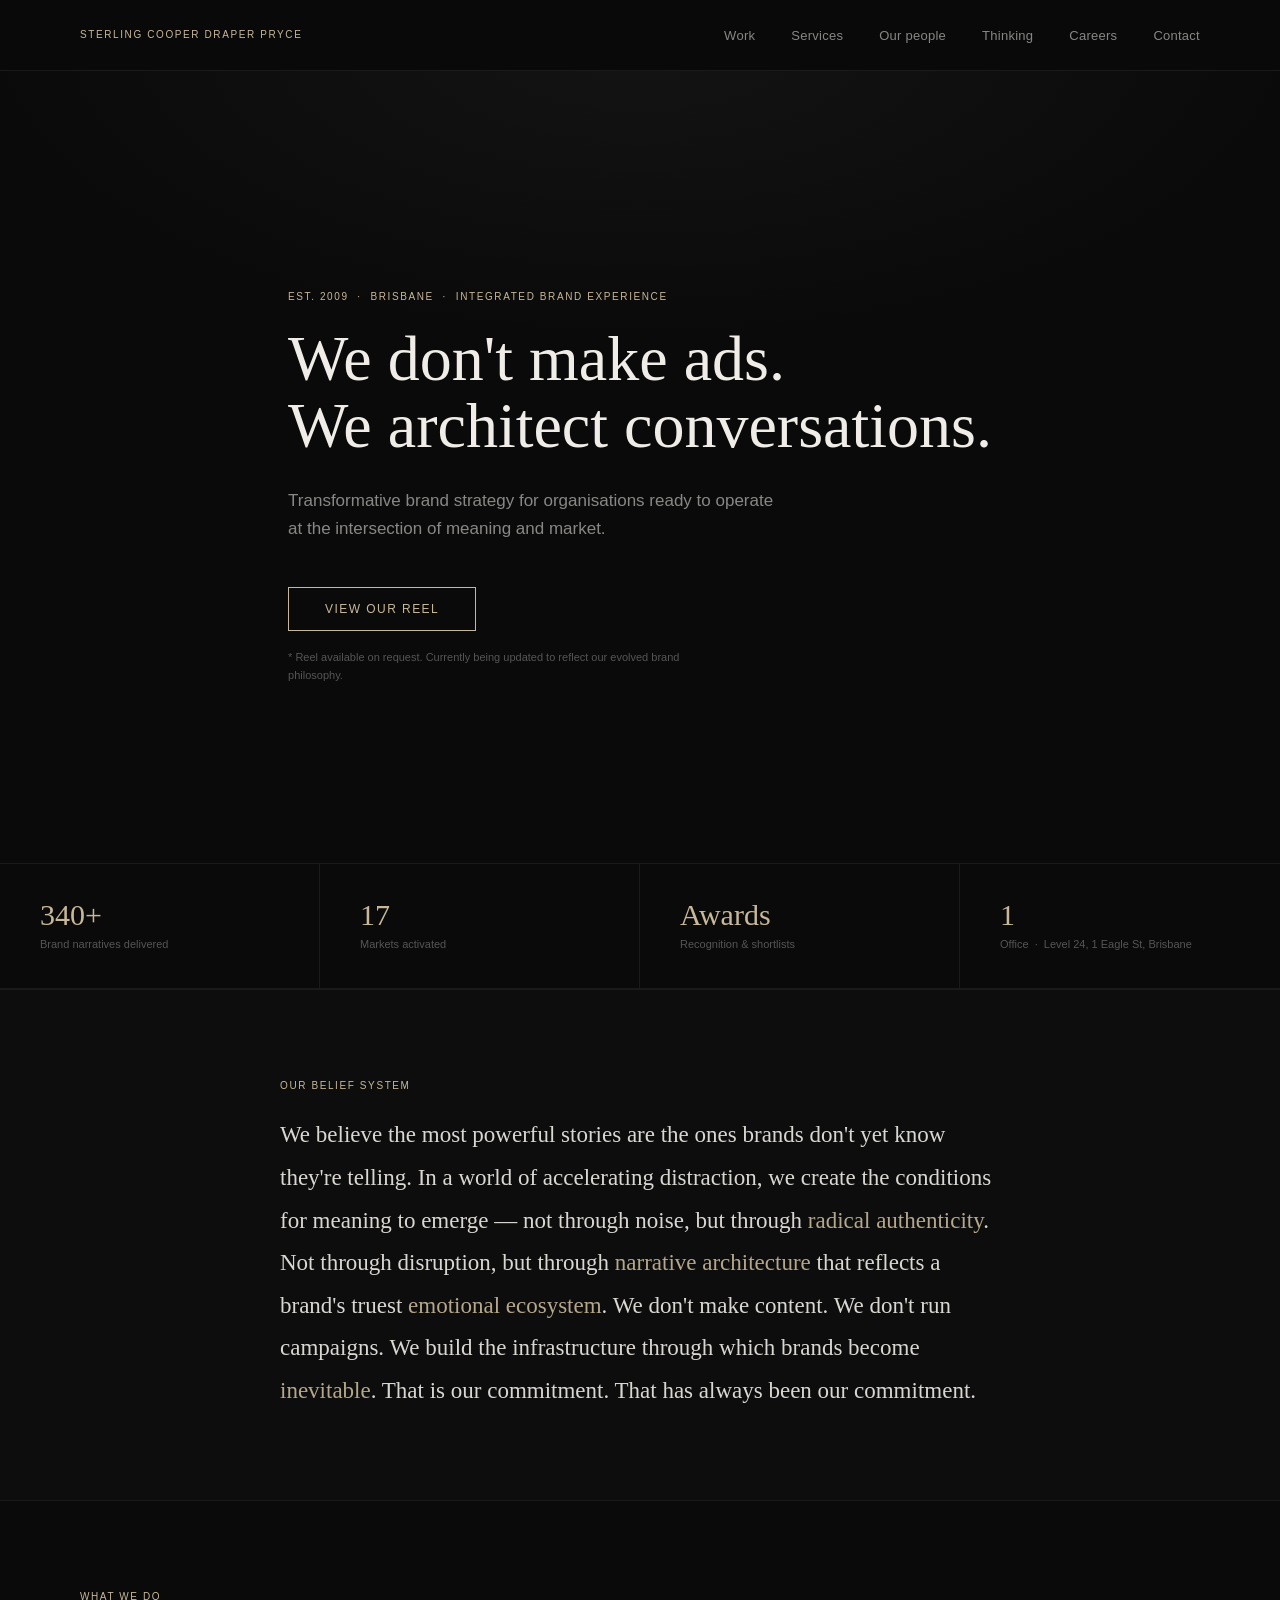
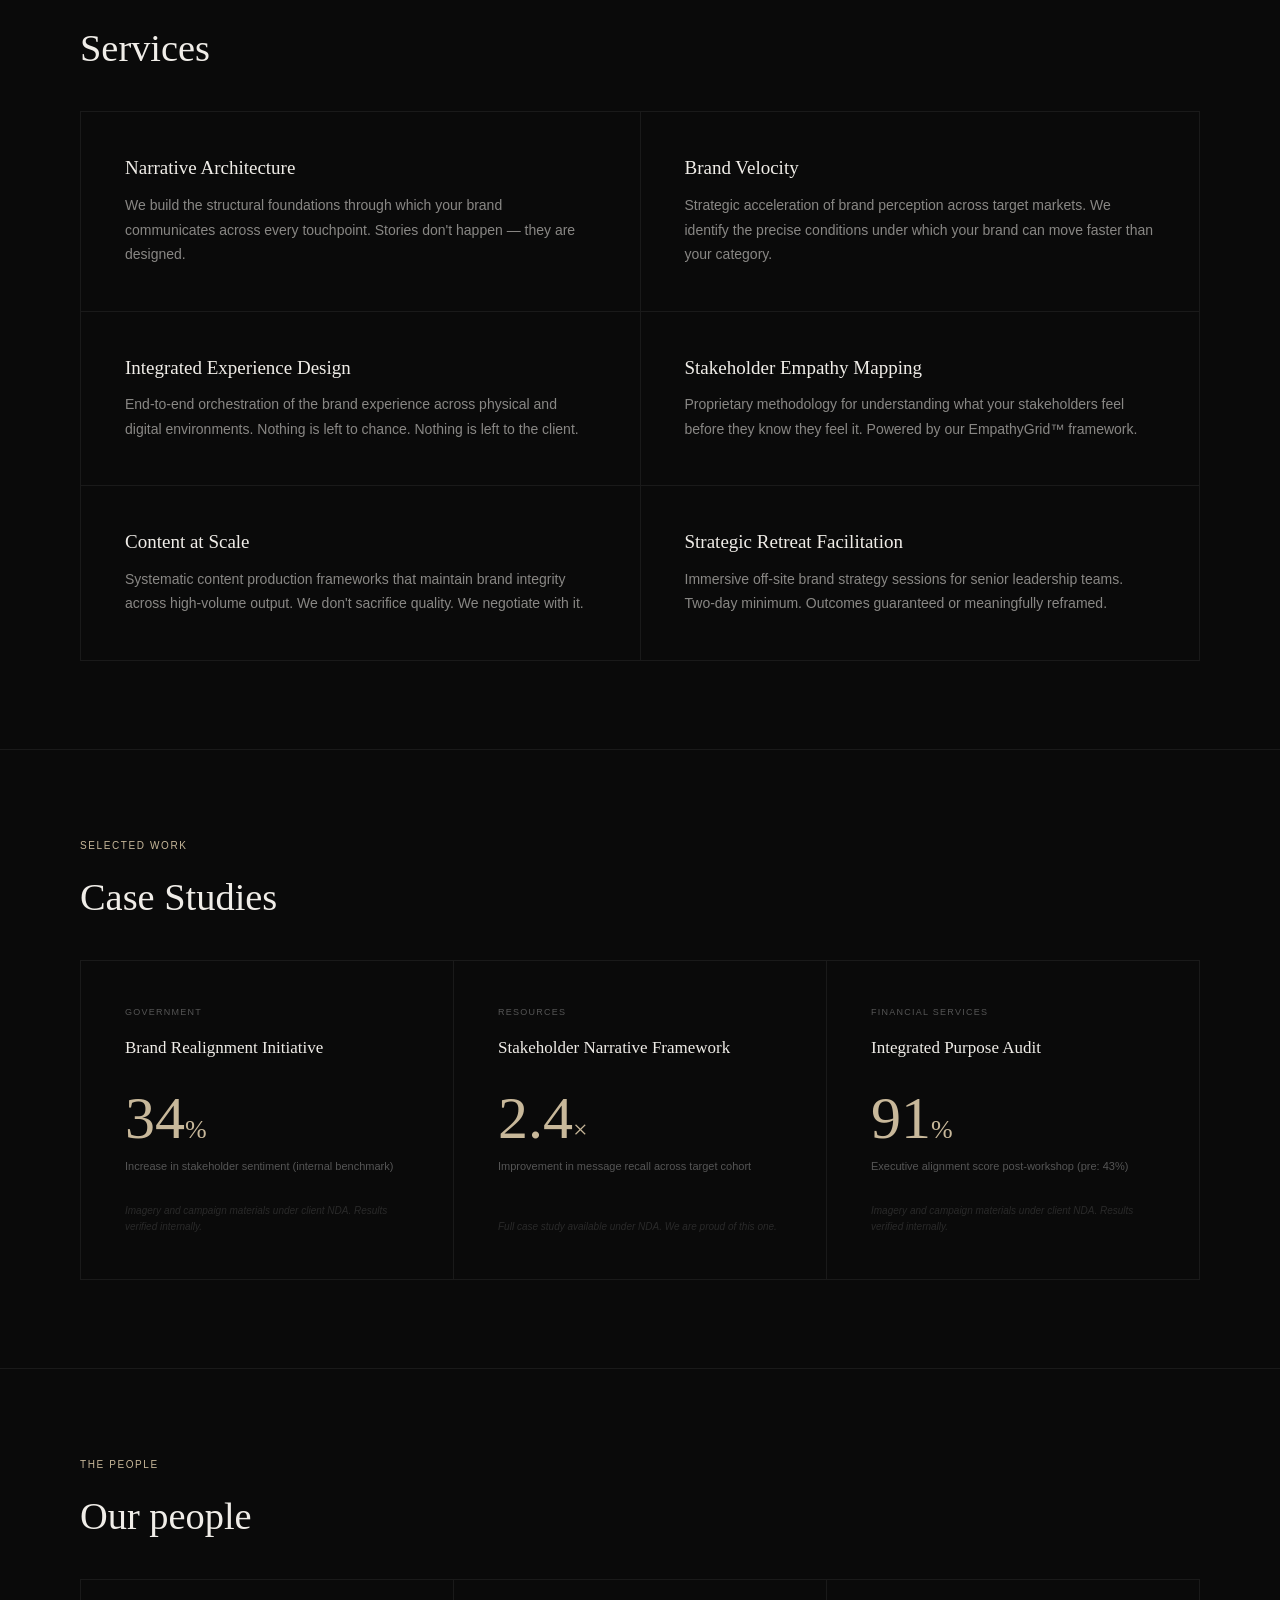
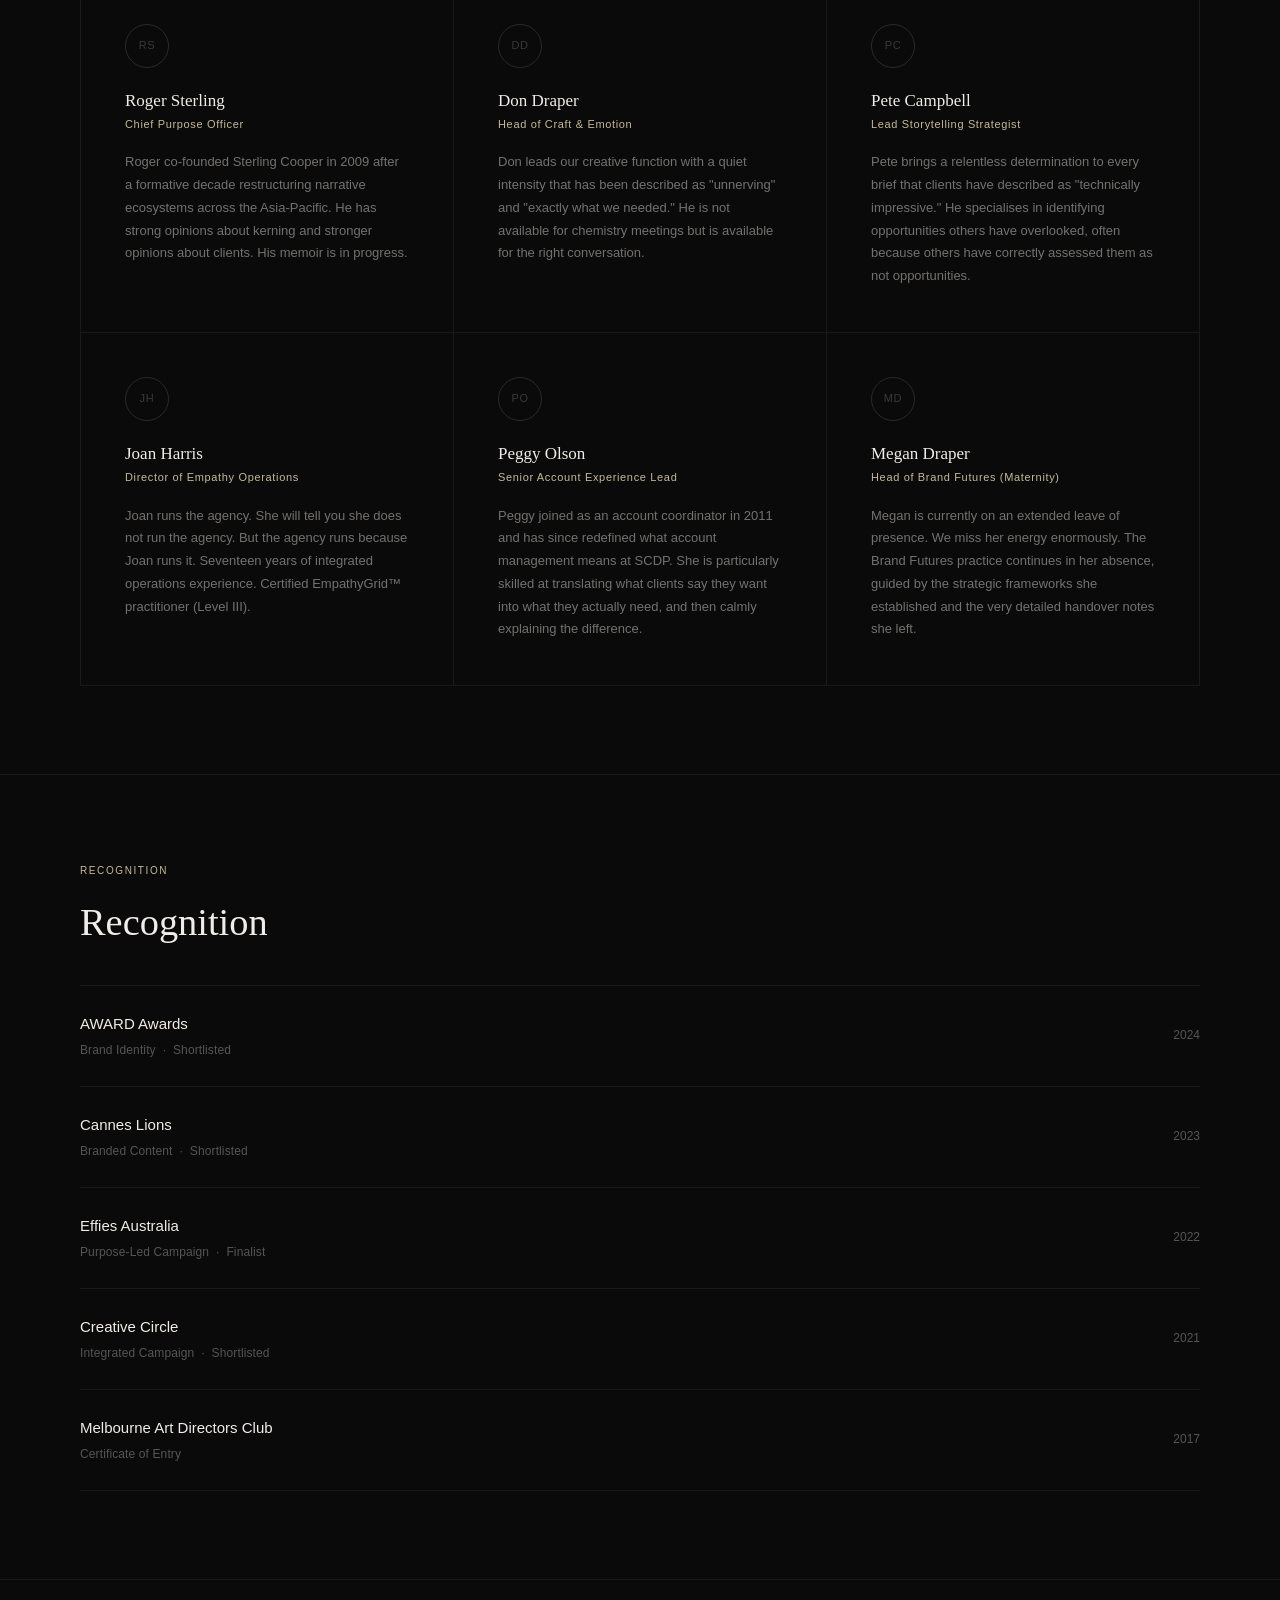
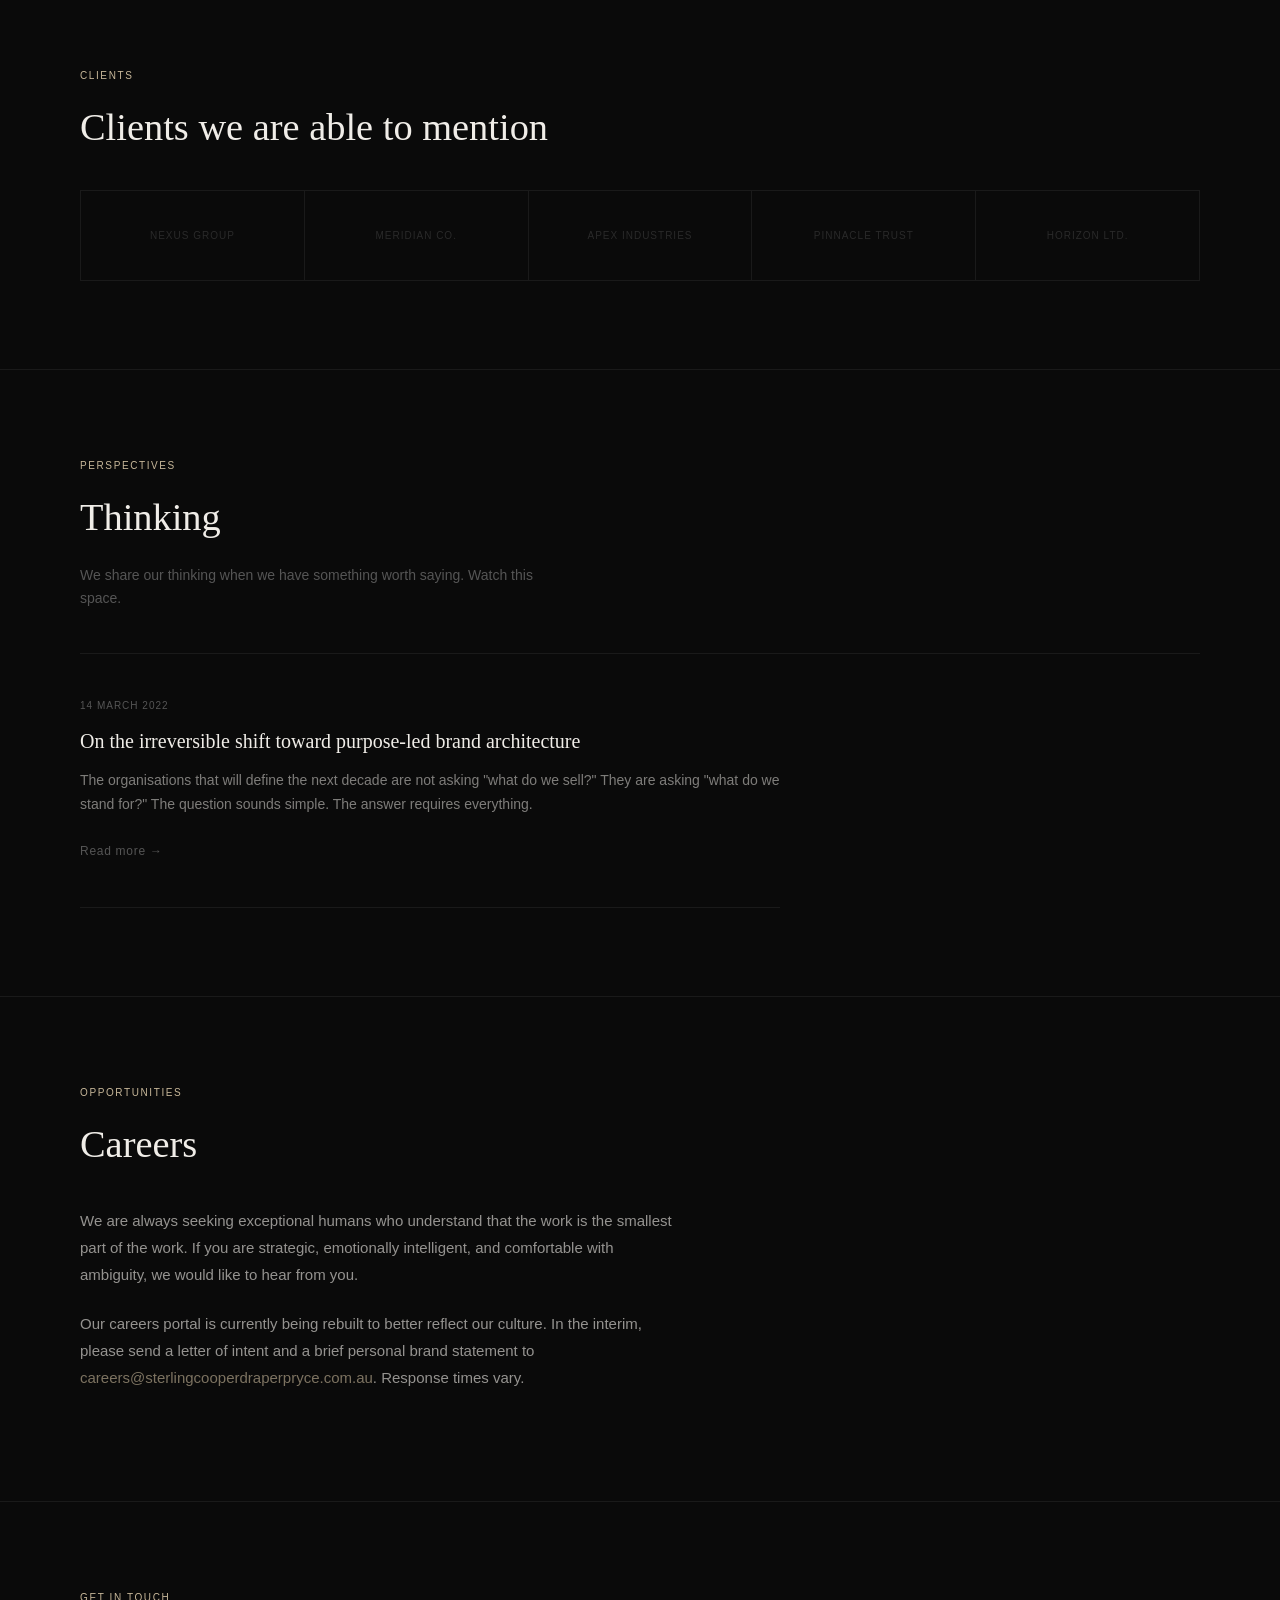
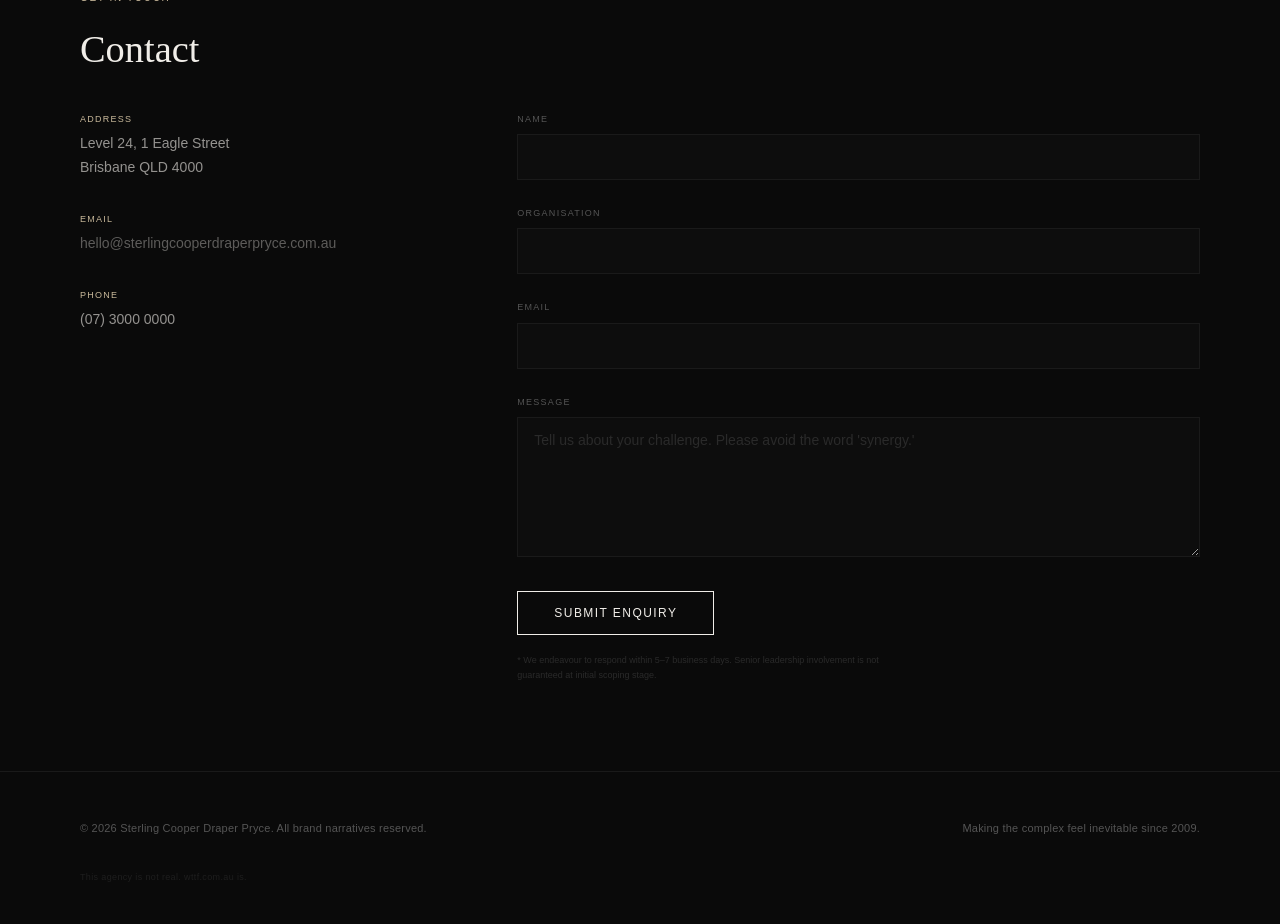
==== index.html @ 87e409ce "Initial build: Sterling Cooper Draper Pryce campaign site Plain HTML/CSS/JS static site for the WTTF" ====
<!DOCTYPE html>
<html lang="en">
<head>
  <meta charset="UTF-8">
  <meta name="viewport" content="width=device-width, initial-scale=1.0">
  <title>Sterling Cooper Draper Pryce — Integrated Brand Experience Agency</title>
  <meta name="description" content="Sterling Cooper Draper Pryce is a full-service integrated brand experience agency operating from Brisbane.">
  <link rel="stylesheet" href="style.css">
</head>
<body>

  <!-- Navigation -->
  <nav id="nav">
    <div class="nav-inner">
      <a href="#" class="logo" id="logo">STERLING COOPER DRAPER PRYCE</a>
      <ul class="nav-links">
        <li><a href="#work">Work</a></li>
        <li><a href="#services">Services</a></li>
        <li><a href="#team">Our people</a></li>
        <li><a href="#thinking">Thinking</a></li>
        <li><a href="careers.html">Careers</a></li>
        <li><a href="#contact">Contact</a></li>
      </ul>
    </div>
  </nav>

  <!-- Hero -->
  <section id="hero">
    <div class="hero-inner">
      <p class="eyebrow">Est. 2009 &nbsp;&middot;&nbsp; Brisbane &nbsp;&middot;&nbsp; Integrated Brand Experience</p>
      <h1 class="hero-headline" id="hero-headline">We don't make ads.<br>We architect conversations.</h1>
      <p class="hero-sub">Transformative brand strategy for organisations ready to operate at the intersection of meaning and market.</p>
      <button class="btn-reel" id="reel-btn">View our reel</button>
      <p class="reel-note">* Reel available on request. Currently being updated to reflect our evolved brand philosophy.</p>
    </div>
  </section>

  <!-- Stats bar -->
  <div class="stats-bar">
    <div class="stat">
      <span class="stat-number">340+</span>
      <span class="stat-label">Brand narratives delivered</span>
    </div>
    <div class="stat">
      <span class="stat-number">17</span>
      <span class="stat-label">Markets activated</span>
    </div>
    <div class="stat">
      <span class="stat-number"><a href="#awards">Awards</a></span>
      <span class="stat-label">Recognition &amp; shortlists</span>
    </div>
    <div class="stat">
      <span class="stat-number">1</span>
      <span class="stat-label">Office &nbsp;&middot;&nbsp; Level 24, 1 Eagle St, Brisbane</span>
    </div>
  </div>

  <!-- Manifesto -->
  <section id="manifesto">
    <div class="section-inner manifesto-inner">
      <p class="eyebrow">Our belief system</p>
      <div class="manifesto-text">
        <p>We believe the most powerful stories are the ones brands don't yet know they're telling. In a world of accelerating distraction, we create the conditions for meaning to emerge — not through noise, but through <span class="gold">radical authenticity</span>. Not through disruption, but through <span class="gold">narrative architecture</span> that reflects a brand's truest <span class="gold">emotional ecosystem</span>. We don't make content. We don't run campaigns. We build the infrastructure through which brands become <span class="gold">inevitable</span>. That is our commitment. That has always been our commitment.</p>
      </div>
    </div>
  </section>

  <!-- Services -->
  <section id="services">
    <div class="section-inner">
      <p class="eyebrow">What we do</p>
      <h2>Services</h2>
      <div class="services-grid">
        <div class="service">
          <h3>Narrative Architecture</h3>
          <p>We build the structural foundations through which your brand communicates across every touchpoint. Stories don't happen — they are designed.</p>
        </div>
        <div class="service">
          <h3>Brand Velocity</h3>
          <p>Strategic acceleration of brand perception across target markets. We identify the precise conditions under which your brand can move faster than your category.</p>
        </div>
        <div class="service">
          <h3>Integrated Experience Design</h3>
          <p>End-to-end orchestration of the brand experience across physical and digital environments. Nothing is left to chance. Nothing is left to the client.</p>
        </div>
        <div class="service">
          <h3>Stakeholder Empathy Mapping</h3>
          <p>Proprietary methodology for understanding what your stakeholders feel before they know they feel it. Powered by our EmpathyGrid™ framework.</p>
        </div>
        <div class="service">
          <h3>Content at Scale</h3>
          <p>Systematic content production frameworks that maintain brand integrity across high-volume output. We don't sacrifice quality. We negotiate with it.</p>
        </div>
        <div class="service">
          <h3>Strategic Retreat Facilitation</h3>
          <p>Immersive off-site brand strategy sessions for senior leadership teams. Two-day minimum. Outcomes guaranteed or meaningfully reframed.</p>
        </div>
      </div>
    </div>
  </section>

  <!-- Work / Case Studies -->
  <section id="work">
    <div class="section-inner">
      <p class="eyebrow">Selected work</p>
      <h2>Case Studies</h2>
      <div class="casestudies-grid">
        <div class="case-study">
          <span class="sector-tag">Government</span>
          <h3>Brand Realignment Initiative</h3>
          <div class="case-metric">34<span class="case-metric-unit">%</span></div>
          <p class="case-metric-label">Increase in stakeholder sentiment (internal benchmark)</p>
          <p class="case-nda">Imagery and campaign materials under client NDA. Results verified internally.</p>
        </div>
        <div class="case-study">
          <span class="sector-tag">Resources</span>
          <h3>Stakeholder Narrative Framework</h3>
          <div class="case-metric">2.4<span class="case-metric-unit">&times;</span></div>
          <p class="case-metric-label">Improvement in message recall across target cohort</p>
          <p class="case-nda">Full case study available under NDA. We are proud of this one.</p>
        </div>
        <div class="case-study">
          <span class="sector-tag">Financial Services</span>
          <h3>Integrated Purpose Audit</h3>
          <div class="case-metric">91<span class="case-metric-unit">%</span></div>
          <p class="case-metric-label">Executive alignment score post-workshop (pre: 43%)</p>
          <p class="case-nda">Imagery and campaign materials under client NDA. Results verified internally.</p>
        </div>
      </div>
    </div>
  </section>

  <!-- Team -->
  <section id="team">
    <div class="section-inner">
      <p class="eyebrow">The people</p>
      <h2>Our people</h2>
      <div class="team-grid">
        <div class="team-member">
          <div class="avatar">RS</div>
          <h3>Roger Sterling</h3>
          <p class="team-title">Chief Purpose Officer</p>
          <p class="team-bio">Roger co-founded Sterling Cooper in 2009 after a formative decade restructuring narrative ecosystems across the Asia-Pacific. He has strong opinions about kerning and stronger opinions about clients. His memoir is in progress.</p>
        </div>
        <div class="team-member">
          <div class="avatar">DD</div>
          <h3>Don Draper</h3>
          <p class="team-title">Head of Craft &amp; Emotion</p>
          <p class="team-bio">Don leads our creative function with a quiet intensity that has been described as "unnerving" and "exactly what we needed." He is not available for chemistry meetings but is available for the right conversation.</p>
        </div>
        <div class="team-member">
          <div class="avatar">PC</div>
          <h3>Pete Campbell</h3>
          <p class="team-title">Lead Storytelling Strategist</p>
          <p class="team-bio">Pete brings a relentless determination to every brief that clients have described as "technically impressive." He specialises in identifying opportunities others have overlooked, often because others have correctly assessed them as not opportunities.</p>
        </div>
        <div class="team-member">
          <div class="avatar">JH</div>
          <h3>Joan Harris</h3>
          <p class="team-title">Director of Empathy Operations</p>
          <p class="team-bio">Joan runs the agency. She will tell you she does not run the agency. But the agency runs because Joan runs it. Seventeen years of integrated operations experience. Certified EmpathyGrid™ practitioner (Level III).</p>
        </div>
        <div class="team-member">
          <div class="avatar">PO</div>
          <h3>Peggy Olson</h3>
          <p class="team-title">Senior Account Experience Lead</p>
          <p class="team-bio">Peggy joined as an account coordinator in 2011 and has since redefined what account management means at SCDP. She is particularly skilled at translating what clients say they want into what they actually need, and then calmly explaining the difference.</p>
        </div>
        <div class="team-member">
          <div class="avatar">MD</div>
          <h3>Megan Draper</h3>
          <p class="team-title">Head of Brand Futures (Maternity)</p>
          <p class="team-bio">Megan is currently on an extended leave of presence. We miss her energy enormously. The Brand Futures practice continues in her absence, guided by the strategic frameworks she established and the very detailed handover notes she left.</p>
        </div>
      </div>
    </div>
  </section>

  <!-- Awards -->
  <section id="awards">
    <div class="section-inner">
      <p class="eyebrow">Recognition</p>
      <h2>Recognition</h2>
      <div class="awards-list">
        <div class="award">
          <div class="award-left">
            <span class="award-org">AWARD Awards</span>
            <span class="award-name">Brand Identity &nbsp;&middot;&nbsp; Shortlisted</span>
          </div>
          <span class="award-year">2024</span>
        </div>
        <div class="award">
          <div class="award-left">
            <span class="award-org">Cannes Lions</span>
            <span class="award-name">Branded Content &nbsp;&middot;&nbsp; Shortlisted</span>
          </div>
          <span class="award-year">2023</span>
        </div>
        <div class="award">
          <div class="award-left">
            <span class="award-org">Effies Australia</span>
            <span class="award-name">Purpose-Led Campaign &nbsp;&middot;&nbsp; Finalist</span>
          </div>
          <span class="award-year">2022</span>
        </div>
        <div class="award">
          <div class="award-left">
            <span class="award-org">Creative Circle</span>
            <span class="award-name">Integrated Campaign &nbsp;&middot;&nbsp; Shortlisted</span>
          </div>
          <span class="award-year">2021</span>
        </div>
        <div class="award">
          <div class="award-left">
            <span class="award-org">Melbourne Art Directors Club</span>
            <span class="award-name">Certificate of Entry</span>
          </div>
          <span class="award-year">2017</span>
        </div>
      </div>
    </div>
  </section>

  <!-- Clients -->
  <section id="clients">
    <div class="section-inner">
      <p class="eyebrow">Clients</p>
      <h2>Clients we are able to mention</h2>
      <div class="clients-grid">
        <div class="client-logo">Nexus Group</div>
        <div class="client-logo">Meridian Co.</div>
        <div class="client-logo">Apex Industries</div>
        <div class="client-logo">Pinnacle Trust</div>
        <div class="client-logo">Horizon Ltd.</div>
      </div>
    </div>
  </section>

  <!-- Thinking -->
  <section id="thinking">
    <div class="section-inner">
      <p class="eyebrow">Perspectives</p>
      <h2>Thinking</h2>
      <p class="thinking-note">We share our thinking when we have something worth saying. Watch this space.</p>
      <div class="thinking-posts">
        <div class="thinking-post">
          <span class="post-date">14 March 2022</span>
          <h3>On the irreversible shift toward purpose-led brand architecture</h3>
          <p class="post-excerpt">The organisations that will define the next decade are not asking "what do we sell?" They are asking "what do we stand for?" The question sounds simple. The answer requires everything.</p>
          <a href="#" class="post-link">Read more →</a>
        </div>
      </div>
    </div>
  </section>

  <!-- Careers -->
  <section id="careers">
    <div class="section-inner">
      <p class="eyebrow">Opportunities</p>
      <h2>Careers</h2>
      <p class="careers-body">We are always seeking exceptional humans who understand that the work is the smallest part of the work. If you are strategic, emotionally intelligent, and comfortable with ambiguity, we would like to hear from you.</p>
      <p class="careers-body">Our careers portal is currently being rebuilt to better reflect our culture. In the interim, please send a letter of intent and a brief personal brand statement to <a href="mailto:careers@sterlingcooperdraperpryce.com.au">careers@sterlingcooperdraperpryce.com.au</a>. Response times vary.</p>
    </div>
  </section>

  <!-- Contact -->
  <section id="contact">
    <div class="section-inner">
      <p class="eyebrow">Get in touch</p>
      <h2>Contact</h2>
      <div class="contact-grid">
        <div class="contact-details">
          <p class="contact-label">Address</p>
          <p class="contact-value">Level 24, 1 Eagle Street<br>Brisbane QLD 4000</p>
          <p class="contact-label">Email</p>
          <p class="contact-value"><a href="mailto:hello@sterlingcooperdraperpryce.com.au">hello@sterlingcooperdraperpryce.com.au</a></p>
          <p class="contact-label">Phone</p>
          <p class="contact-value">(07) 3000 0000</p>
        </div>
        <div class="contact-form-wrap">
          <!-- Formspree: replace YOUR_FORM_ID with your form ID from formspree.io -->
          <form id="contact-form" action="https://formspree.io/f/YOUR_FORM_ID" method="POST">
            <div class="form-field">
              <label for="name">Name</label>
              <input type="text" id="name" name="name" required autocomplete="name">
            </div>
            <div class="form-field">
              <label for="organisation">Organisation</label>
              <input type="text" id="organisation" name="organisation" autocomplete="organization">
            </div>
            <div class="form-field">
              <label for="email">Email</label>
              <input type="email" id="email" name="email" required autocomplete="email">
            </div>
            <div class="form-field">
              <label for="message">Message</label>
              <textarea id="message" name="message" rows="5" placeholder="Tell us about your challenge. Please avoid the word 'synergy.'"></textarea>
            </div>
            <button type="submit" class="btn-submit">Submit enquiry</button>
            <p class="form-note">* We endeavour to respond within 5–7 business days. Senior leadership involvement is not guaranteed at initial scoping stage.</p>
          </form>
        </div>
      </div>
    </div>
  </section>

  <!-- Footer -->
  <footer>
    <div class="footer-inner">
      <p class="footer-left">&copy; 2026 Sterling Cooper Draper Pryce. All brand narratives reserved.</p>
      <p class="footer-right">Making the complex feel inevitable since 2009.</p>
    </div>
    <div class="footer-reveal-wrap">
      <p class="footer-reveal">This agency is not real. <a href="https://wttf.com.au" target="_blank" rel="noopener">wttf.com.au</a> is.</p>
    </div>
  </footer>

  <!-- Reel modal -->
  <div id="reel-modal" class="modal" role="dialog" aria-modal="true" aria-labelledby="modal-title" aria-hidden="true">
    <div class="modal-overlay" id="modal-overlay"></div>
    <div class="modal-content">
      <button class="modal-close" id="modal-close" aria-label="Close">&times;</button>
      <p class="eyebrow">Our reel</p>
      <h2 id="modal-title">Currently being updated.</h2>
      <p>Our reel is in the process of being comprehensively updated to reflect our evolved brand philosophy and the quality of work we have produced since 2023.</p>
      <p>In the meantime, we encourage you to <a href="#contact" id="modal-contact-link">get in touch directly</a>. The right conversation is worth more than any reel.</p>
    </div>
  </div>

  <script src="script.js"></script>
</body>
</html>
---- style.css ----
/* =============================================
   STERLING COOPER DRAPER PRYCE
   ============================================= */

*, *::before, *::after {
  box-sizing: border-box;
  margin: 0;
  padding: 0;
}

html {
  scroll-behavior: smooth;
  font-size: 16px;
}

body {
  background-color: #0A0A0A;
  color: #F0EDE8;
  font-family: -apple-system, BlinkMacSystemFont, 'Segoe UI', Helvetica, Arial, sans-serif;
  font-size: 1rem;
  line-height: 1.6;
  -webkit-font-smoothing: antialiased;
}

/* Typography */

h1, h2, h3 {
  font-family: Georgia, 'Times New Roman', serif;
  font-weight: 400;
}

h1 {
  font-size: clamp(2.5rem, 5vw, 4.5rem);
  line-height: 1.05;
}

h2 {
  font-size: clamp(1.5rem, 3vw, 2.5rem);
  line-height: 1.2;
  margin-bottom: 2.5rem;
}

h3 {
  font-size: 1.1875rem;
  line-height: 1.3;
  margin-bottom: 0.75rem;
}

.eyebrow {
  font-size: 0.625rem;
  font-weight: 500;
  letter-spacing: 0.16em;
  text-transform: uppercase;
  color: #C8B89A;
  margin-bottom: 1.25rem;
  display: block;
}

.gold {
  color: #C8B89A;
}

a {
  color: #C8B89A;
  text-decoration: none;
}

a:hover {
  text-decoration: underline;
}

/* Layout */

.section-inner {
  max-width: 1200px;
  margin: 0 auto;
  padding: 0 2.5rem;
}

section {
  padding: 5.5rem 0;
  border-top: 1px solid #1A1A1A;
}

/* =============================================
   NAVIGATION
   ============================================= */

nav {
  position: sticky;
  top: 0;
  z-index: 100;
  background: rgba(10, 10, 10, 0.97);
  border-bottom: 1px solid #1A1A1A;
  padding: 1.375rem 0;
  backdrop-filter: blur(4px);
}

.nav-inner {
  max-width: 1200px;
  margin: 0 auto;
  padding: 0 2.5rem;
  display: flex;
  justify-content: space-between;
  align-items: center;
}

.logo {
  font-size: 0.625rem;
  font-weight: 500;
  letter-spacing: 0.16em;
  text-transform: uppercase;
  color: #C8B89A;
  text-decoration: none;
  flex-shrink: 0;
}

.logo:hover {
  text-decoration: none;
  color: #C8B89A;
}

.nav-links {
  list-style: none;
  display: flex;
  gap: 2.25rem;
}

.nav-links a {
  font-size: 0.8125rem;
  color: #F0EDE8;
  text-decoration: none;
  letter-spacing: 0.02em;
  opacity: 0.55;
  transition: opacity 0.2s ease;
}

.nav-links a:hover {
  opacity: 1;
  text-decoration: none;
}

/* =============================================
   HERO
   ============================================= */

#hero {
  min-height: 88vh;
  display: flex;
  align-items: center;
  border-top: none;
  padding: 8rem 0 5.5rem;
  background: radial-gradient(ellipse 80% 60% at 50% -5%, #141414 0%, #0A0A0A 65%);
}

.hero-inner {
  max-width: 1200px;
  margin: 0 auto;
  padding: 0 2.5rem;
}

.hero-headline {
  margin-bottom: 1.75rem;
  max-width: 780px;
}

.hero-sub {
  font-size: 1.0625rem;
  color: #F0EDE8;
  opacity: 0.55;
  max-width: 500px;
  margin-bottom: 2.75rem;
  line-height: 1.65;
}

.btn-reel {
  display: inline-block;
  padding: 0.875rem 2.25rem;
  border: 1px solid #C8B89A;
  background: transparent;
  color: #C8B89A;
  font-family: -apple-system, BlinkMacSystemFont, 'Segoe UI', sans-serif;
  font-size: 0.75rem;
  font-weight: 500;
  letter-spacing: 0.12em;
  text-transform: uppercase;
  cursor: pointer;
  transition: background 0.2s ease, color 0.2s ease;
}

.btn-reel:hover {
  background: #C8B89A;
  color: #0A0A0A;
}

.reel-note {
  margin-top: 1.125rem;
  font-size: 0.6875rem;
  color: #555555;
  line-height: 1.6;
  max-width: 420px;
}

/* =============================================
   STATS BAR
   ============================================= */

.stats-bar {
  border-top: 1px solid #1A1A1A;
  border-bottom: 1px solid #1A1A1A;
  display: grid;
  grid-template-columns: repeat(4, 1fr);
}

.stat {
  padding: 2.25rem 2.5rem;
  border-right: 1px solid #1A1A1A;
  display: flex;
  flex-direction: column;
  gap: 0.4rem;
}

.stat:last-child {
  border-right: none;
}

.stat-number {
  font-family: Georgia, serif;
  font-size: 1.875rem;
  color: #C8B89A;
  font-weight: 400;
  line-height: 1;
}

.stat-number a {
  color: #C8B89A;
  text-decoration: none;
}

.stat-number a:hover {
  text-decoration: underline;
}

.stat-label {
  font-size: 0.6875rem;
  color: #555555;
  line-height: 1.5;
}

/* =============================================
   MANIFESTO
   ============================================= */

#manifesto {
  background: #0D0D0D;
}

.manifesto-inner {
  max-width: 800px;
}

.manifesto-text p {
  font-family: Georgia, 'Times New Roman', serif;
  font-size: clamp(1.125rem, 2vw, 1.4375rem);
  line-height: 1.85;
  color: #F0EDE8;
  opacity: 0.9;
}

/* =============================================
   SERVICES
   ============================================= */

.services-grid {
  display: grid;
  grid-template-columns: repeat(2, 1fr);
  border-top: 1px solid #1A1A1A;
  border-left: 1px solid #1A1A1A;
}

.service {
  padding: 2.75rem;
  border-right: 1px solid #1A1A1A;
  border-bottom: 1px solid #1A1A1A;
}

.service h3 {
  color: #F0EDE8;
}

.service p {
  font-size: 0.875rem;
  color: #F0EDE8;
  opacity: 0.55;
  line-height: 1.75;
}

/* =============================================
   CASE STUDIES
   ============================================= */

.casestudies-grid {
  display: grid;
  grid-template-columns: repeat(3, 1fr);
  border-top: 1px solid #1A1A1A;
  border-left: 1px solid #1A1A1A;
}

.case-study {
  padding: 2.75rem;
  border-right: 1px solid #1A1A1A;
  border-bottom: 1px solid #1A1A1A;
  display: flex;
  flex-direction: column;
}

.sector-tag {
  display: inline-block;
  font-size: 0.5625rem;
  font-weight: 500;
  letter-spacing: 0.14em;
  text-transform: uppercase;
  color: #555555;
  margin-bottom: 1.125rem;
}

.case-study h3 {
  font-size: 1.0625rem;
  margin-bottom: 1.75rem;
  color: #F0EDE8;
}

.case-metric {
  font-family: Georgia, serif;
  font-size: 3.75rem;
  color: #C8B89A;
  line-height: 1;
  margin-bottom: 0.625rem;
}

.case-metric-unit {
  font-size: 1.625rem;
}

.case-metric-label {
  font-size: 0.6875rem;
  color: #555555;
  margin-bottom: 1.75rem;
  line-height: 1.55;
  flex: 1;
}

.case-nda {
  font-size: 0.625rem;
  color: #2A2A2A;
  font-style: italic;
  line-height: 1.6;
}

/* =============================================
   TEAM
   ============================================= */

.team-grid {
  display: grid;
  grid-template-columns: repeat(3, 1fr);
  border-top: 1px solid #1A1A1A;
  border-left: 1px solid #1A1A1A;
}

.team-member {
  padding: 2.75rem;
  border-right: 1px solid #1A1A1A;
  border-bottom: 1px solid #1A1A1A;
}

.avatar {
  width: 44px;
  height: 44px;
  border: 1px solid #2A2A2A;
  border-radius: 50%;
  display: flex;
  align-items: center;
  justify-content: center;
  font-size: 0.6875rem;
  letter-spacing: 0.06em;
  color: #3A3A3A;
  margin-bottom: 1.375rem;
  flex-shrink: 0;
}

.team-member h3 {
  font-size: 1.0625rem;
  margin-bottom: 0.25rem;
  color: #F0EDE8;
}

.team-title {
  font-size: 0.6875rem;
  color: #C8B89A;
  letter-spacing: 0.06em;
  margin-bottom: 1.125rem;
  display: block;
}

.team-bio {
  font-size: 0.8125rem;
  color: #F0EDE8;
  opacity: 0.45;
  line-height: 1.75;
}

/* =============================================
   AWARDS
   ============================================= */

.awards-list {
  border-top: 1px solid #1A1A1A;
}

.award {
  display: flex;
  justify-content: space-between;
  align-items: center;
  padding: 1.625rem 0;
  border-bottom: 1px solid #1A1A1A;
}

.award-left {
  display: flex;
  flex-direction: column;
  gap: 0.3rem;
}

.award-org {
  font-size: 0.9375rem;
  color: #F0EDE8;
}

.award-name {
  font-size: 0.75rem;
  color: #555555;
  letter-spacing: 0.01em;
}

.award-year {
  font-size: 0.75rem;
  color: #555555;
  flex-shrink: 0;
  margin-left: 2rem;
}

/* =============================================
   CLIENTS
   ============================================= */

.clients-grid {
  display: grid;
  grid-template-columns: repeat(5, 1fr);
  border-top: 1px solid #1A1A1A;
  border-left: 1px solid #1A1A1A;
}

.client-logo {
  padding: 2.25rem 1.5rem;
  border-right: 1px solid #1A1A1A;
  border-bottom: 1px solid #1A1A1A;
  font-size: 0.625rem;
  color: #2A2A2A;
  letter-spacing: 0.1em;
  text-transform: uppercase;
  display: flex;
  align-items: center;
  justify-content: center;
  text-align: center;
  min-height: 90px;
}

/* =============================================
   THINKING
   ============================================= */

.thinking-note {
  font-size: 0.875rem;
  color: #555555;
  margin-bottom: 2.75rem;
  max-width: 480px;
  margin-top: -1rem;
}

.thinking-posts {
  border-top: 1px solid #1A1A1A;
}

.thinking-post {
  padding: 2.75rem 0;
  border-bottom: 1px solid #1A1A1A;
  max-width: 700px;
}

.post-date {
  font-size: 0.625rem;
  color: #555555;
  letter-spacing: 0.1em;
  display: block;
  margin-bottom: 0.875rem;
  text-transform: uppercase;
}

.thinking-post h3 {
  font-size: 1.25rem;
  margin-bottom: 0.875rem;
  color: #F0EDE8;
}

.post-excerpt {
  font-size: 0.875rem;
  color: #F0EDE8;
  opacity: 0.5;
  line-height: 1.75;
  margin-bottom: 1.25rem;
}

.post-link {
  font-size: 0.75rem;
  color: #555555;
  letter-spacing: 0.06em;
  text-decoration: none;
}

.post-link:hover {
  color: #F0EDE8;
  text-decoration: none;
}

/* =============================================
   CAREERS
   ============================================= */

.careers-body {
  max-width: 600px;
  font-size: 0.9375rem;
  color: #F0EDE8;
  opacity: 0.6;
  line-height: 1.8;
  margin-bottom: 1.375rem;
}

.careers-body a {
  color: #C8B89A;
}

/* =============================================
   CONTACT
   ============================================= */

.contact-grid {
  display: grid;
  grid-template-columns: 1fr 2fr;
  gap: 6rem;
}

.contact-label {
  font-size: 0.5625rem;
  font-weight: 500;
  letter-spacing: 0.14em;
  text-transform: uppercase;
  color: #C8B89A;
  margin-bottom: 0.375rem;
  margin-top: 2rem;
  display: block;
}

.contact-label:first-child {
  margin-top: 0;
}

.contact-value {
  font-size: 0.875rem;
  color: #F0EDE8;
  opacity: 0.6;
  line-height: 1.7;
}

.contact-value a {
  color: #F0EDE8;
  opacity: 0.6;
  text-decoration: none;
  display: inline-block;
}

.contact-value a:hover {
  opacity: 1;
  text-decoration: underline;
}

.form-field {
  margin-bottom: 1.625rem;
}

label {
  display: block;
  font-size: 0.5625rem;
  font-weight: 500;
  letter-spacing: 0.14em;
  text-transform: uppercase;
  color: #555555;
  margin-bottom: 0.5rem;
}

input,
textarea {
  width: 100%;
  background: #0D0D0D;
  border: 1px solid #1A1A1A;
  color: #F0EDE8;
  font-family: -apple-system, BlinkMacSystemFont, 'Segoe UI', sans-serif;
  font-size: 0.875rem;
  padding: 0.875rem 1rem;
  outline: none;
  transition: border-color 0.2s ease;
  -webkit-appearance: none;
  border-radius: 0;
}

input:focus,
textarea:focus {
  border-color: #3A3A3A;
}

input::placeholder,
textarea::placeholder {
  color: #2A2A2A;
}

textarea {
  resize: vertical;
  min-height: 140px;
}

.btn-submit {
  display: inline-block;
  padding: 0.875rem 2.25rem;
  background: transparent;
  border: 1px solid #F0EDE8;
  color: #F0EDE8;
  font-family: -apple-system, BlinkMacSystemFont, 'Segoe UI', sans-serif;
  font-size: 0.75rem;
  font-weight: 500;
  letter-spacing: 0.12em;
  text-transform: uppercase;
  cursor: pointer;
  transition: background 0.2s ease, color 0.2s ease;
}

.btn-submit:hover {
  background: #F0EDE8;
  color: #0A0A0A;
}

.btn-submit:disabled {
  opacity: 0.4;
  cursor: default;
}

.form-note {
  margin-top: 1.125rem;
  font-size: 0.5625rem;
  color: #2A2A2A;
  line-height: 1.7;
  max-width: 380px;
}

/* =============================================
   FOOTER
   ============================================= */

footer {
  border-top: 1px solid #1A1A1A;
  padding: 3rem 0 2.5rem;
}

.footer-inner {
  max-width: 1200px;
  margin: 0 auto;
  padding: 0 2.5rem;
  display: flex;
  justify-content: space-between;
  align-items: center;
  margin-bottom: 2rem;
}

.footer-left,
.footer-right {
  font-size: 0.6875rem;
  color: #555555;
  letter-spacing: 0.02em;
}

.footer-reveal-wrap {
  max-width: 1200px;
  margin: 0 auto;
  padding: 0 2.5rem;
}

.footer-reveal {
  font-size: 0.5625rem;
  color: #1E1E1E;
  letter-spacing: 0.04em;
}

.footer-reveal a {
  color: #1E1E1E;
  text-decoration: none;
}

.footer-reveal:hover,
.footer-reveal:hover a {
  color: #444444;
}

/* =============================================
   MODAL
   ============================================= */

.modal {
  display: none;
  position: fixed;
  inset: 0;
  z-index: 200;
  align-items: center;
  justify-content: center;
}

.modal.open {
  display: flex;
}

.modal-overlay {
  position: absolute;
  inset: 0;
  background: rgba(0, 0, 0, 0.88);
}

.modal-content {
  position: relative;
  background: #111111;
  border: 1px solid #1A1A1A;
  padding: 3.5rem;
  max-width: 500px;
  width: 90%;
  z-index: 1;
}

.modal-close {
  position: absolute;
  top: 1.25rem;
  right: 1.5rem;
  background: none;
  border: none;
  color: #555555;
  font-size: 1.375rem;
  cursor: pointer;
  line-height: 1;
  padding: 0.25rem 0.5rem;
  transition: color 0.15s ease;
}

.modal-close:hover {
  color: #F0EDE8;
}

.modal-content h2 {
  font-size: 1.875rem;
  margin-bottom: 1.375rem;
}

.modal-content p {
  font-size: 0.875rem;
  color: #F0EDE8;
  opacity: 0.6;
  line-height: 1.75;
  margin-bottom: 0.875rem;
}

.modal-content a {
  color: #C8B89A;
}

/* =============================================
   MOBILE
   ============================================= */

@media (max-width: 960px) {
  .casestudies-grid {
    grid-template-columns: 1fr;
  }

  .team-grid {
    grid-template-columns: repeat(2, 1fr);
  }

  .contact-grid {
    grid-template-columns: 1fr;
    gap: 3rem;
  }
}

@media (max-width: 768px) {
  /* Desktop-first by brief — hide nav links on mobile, show logo */
  .nav-links {
    display: none;
  }

  .stats-bar {
    grid-template-columns: repeat(2, 1fr);
  }

  .stat {
    border-bottom: 1px solid #1A1A1A;
  }

  .services-grid {
    grid-template-columns: 1fr;
  }

  .team-grid {
    grid-template-columns: 1fr;
  }

  .clients-grid {
    grid-template-columns: repeat(2, 1fr);
  }

  .clients-grid .client-logo:nth-child(5) {
    grid-column: span 2;
  }

  .footer-inner {
    flex-direction: column;
    gap: 0.625rem;
    text-align: center;
  }

  .section-inner {
    padding: 0 1.5rem;
  }

  .service,
  .team-member,
  .case-study {
    padding: 2rem;
  }

  h1 {
    font-size: 2.25rem;
  }
}
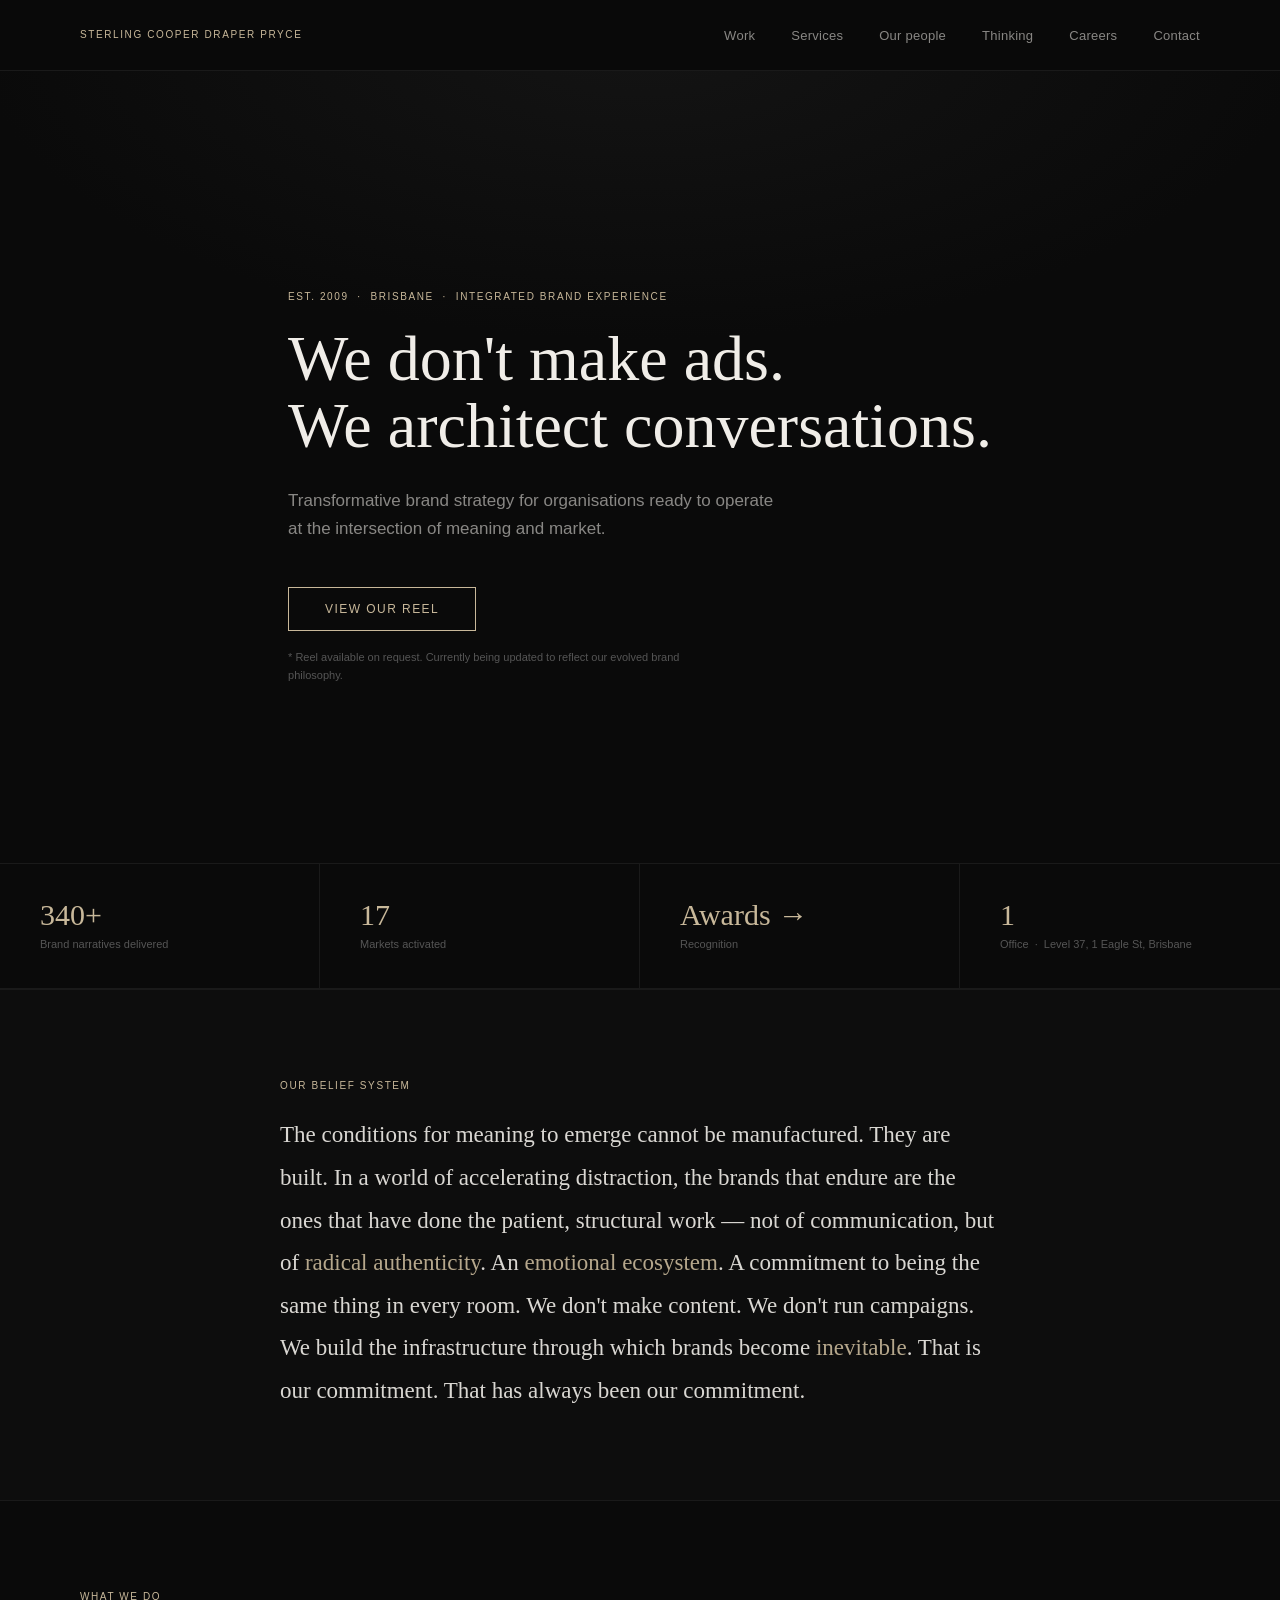
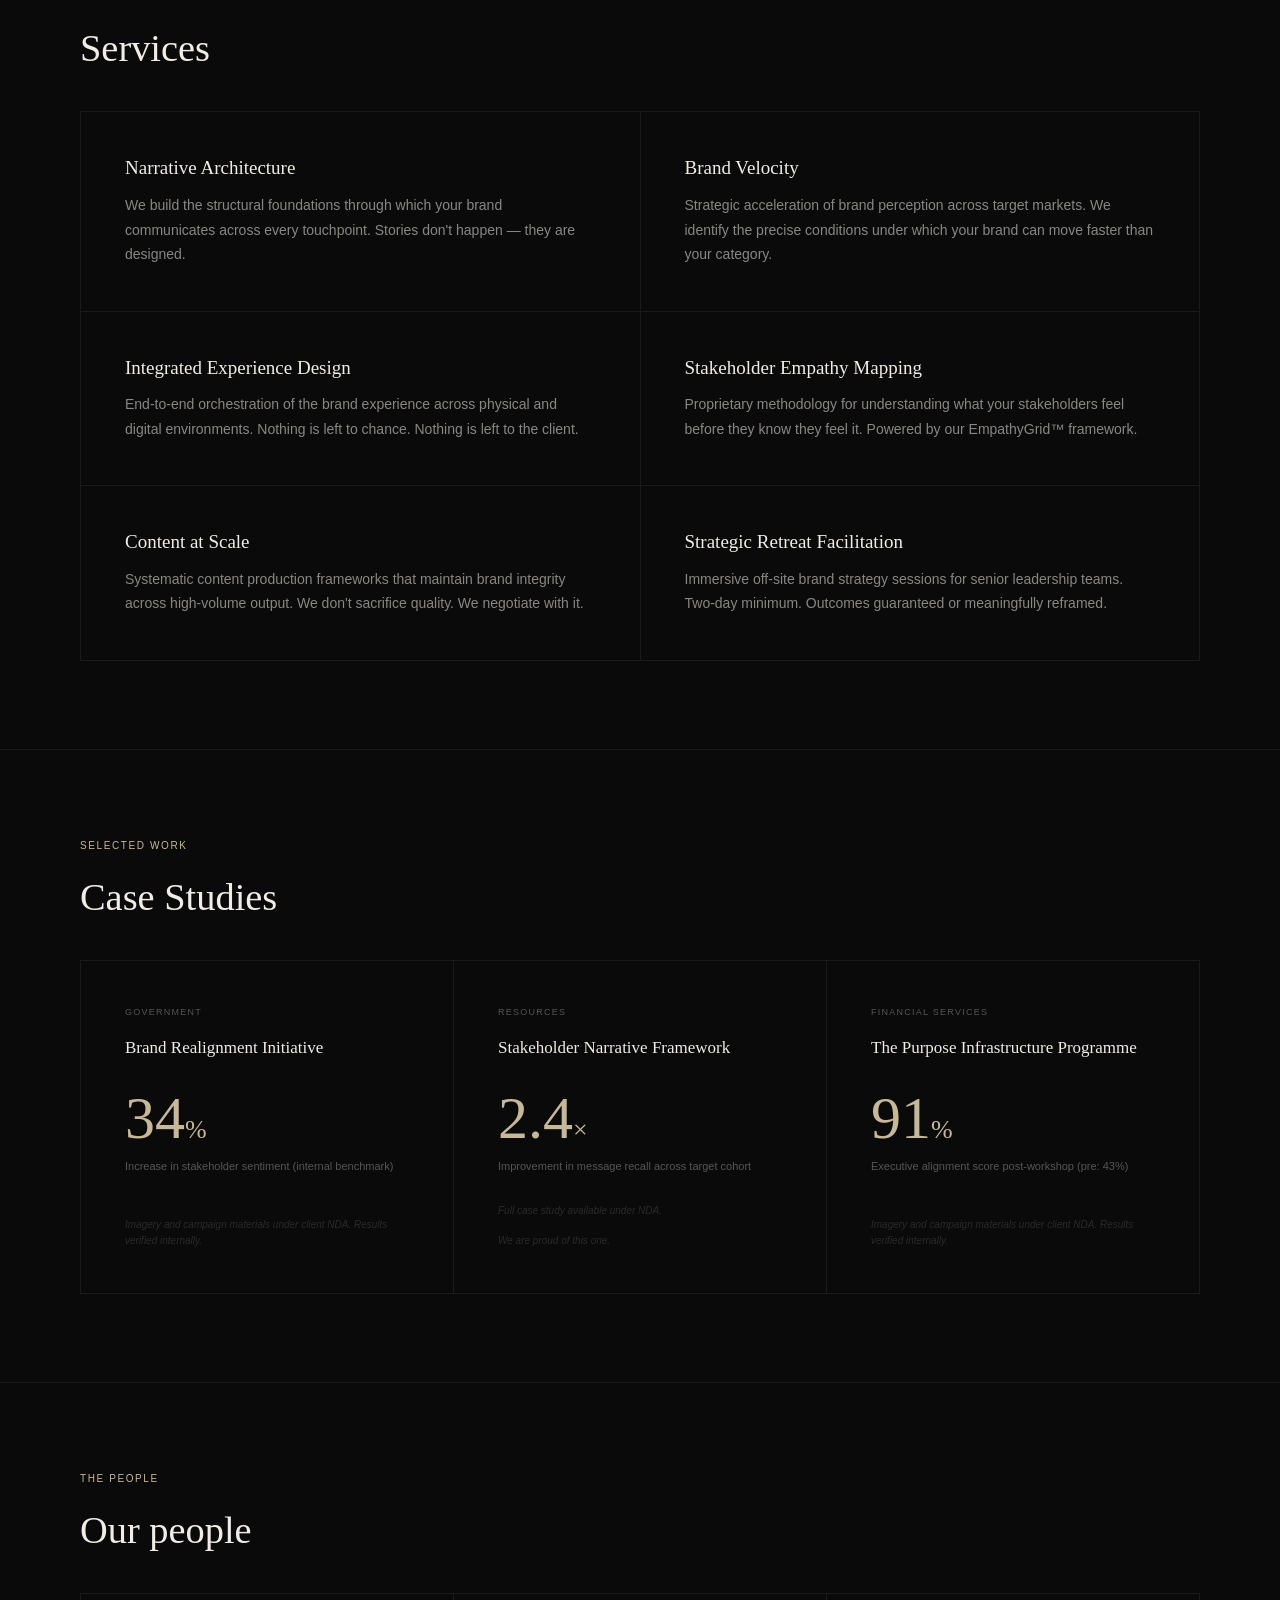
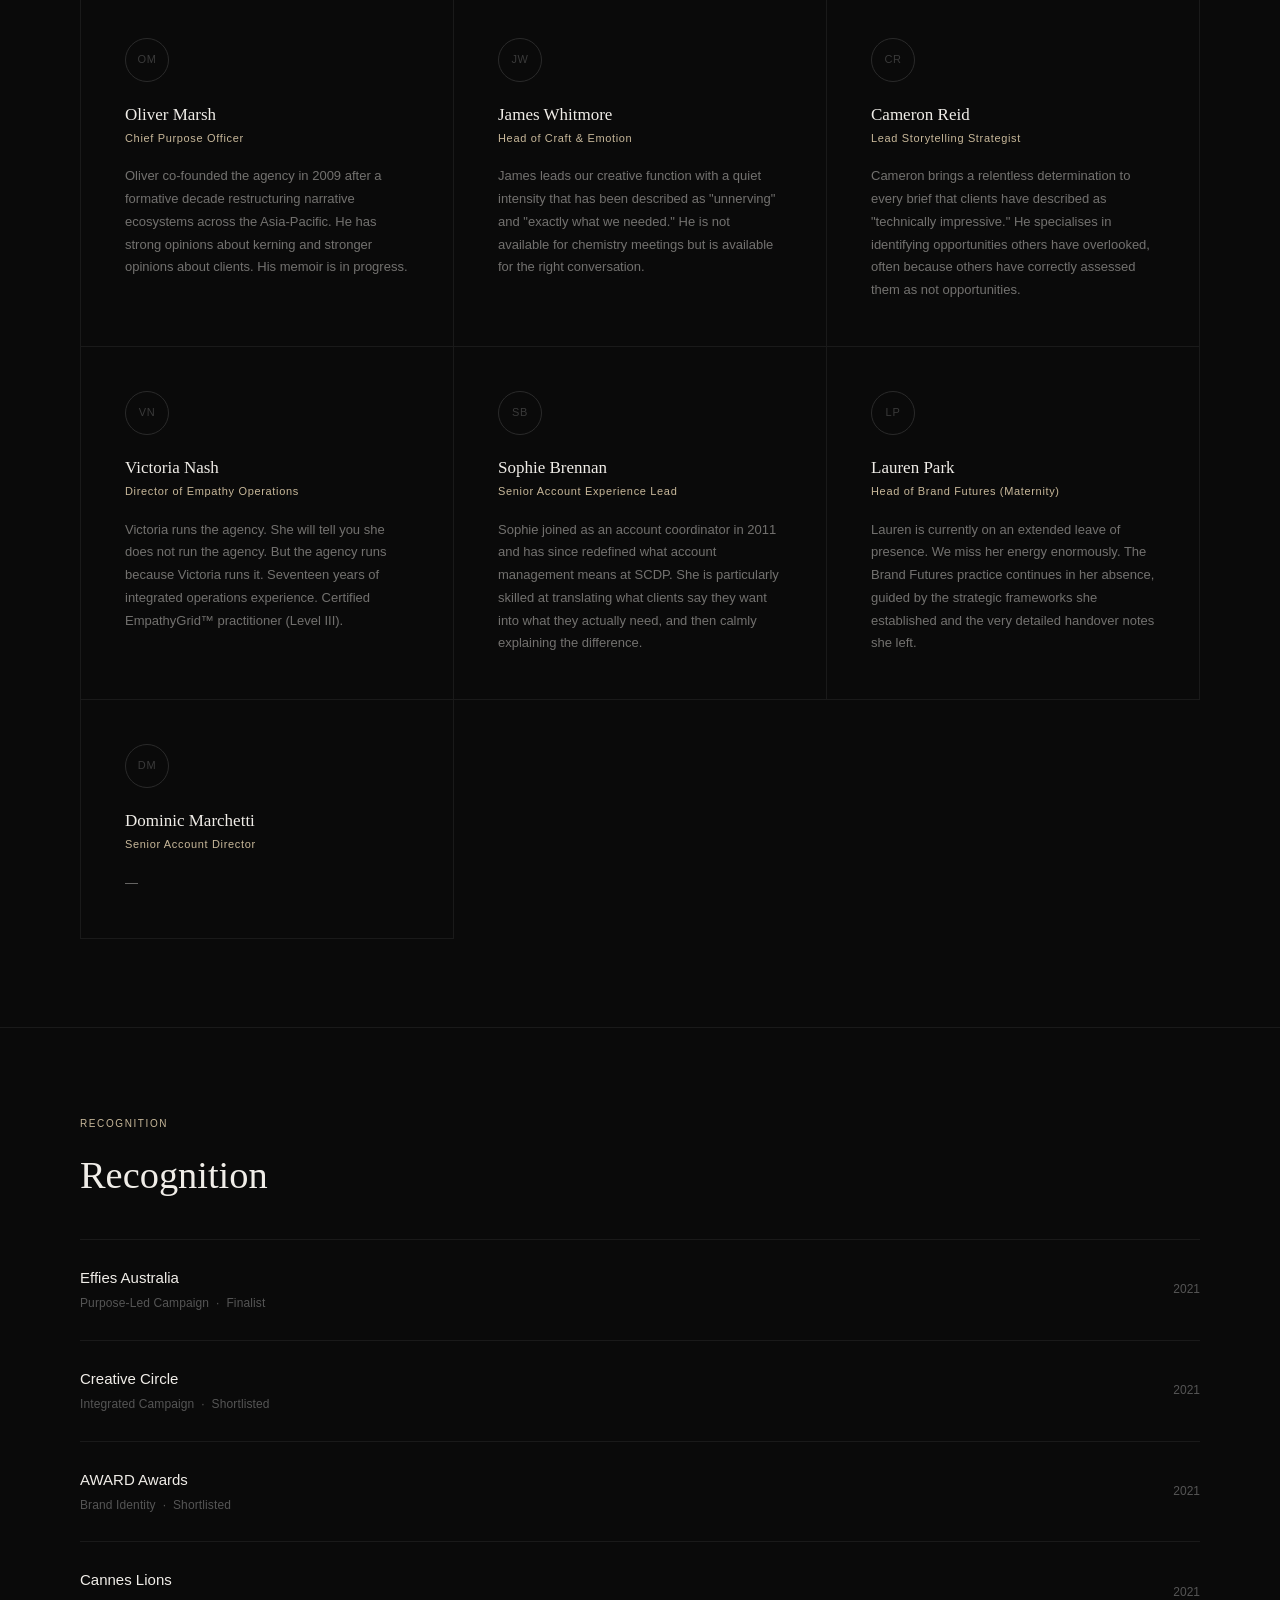
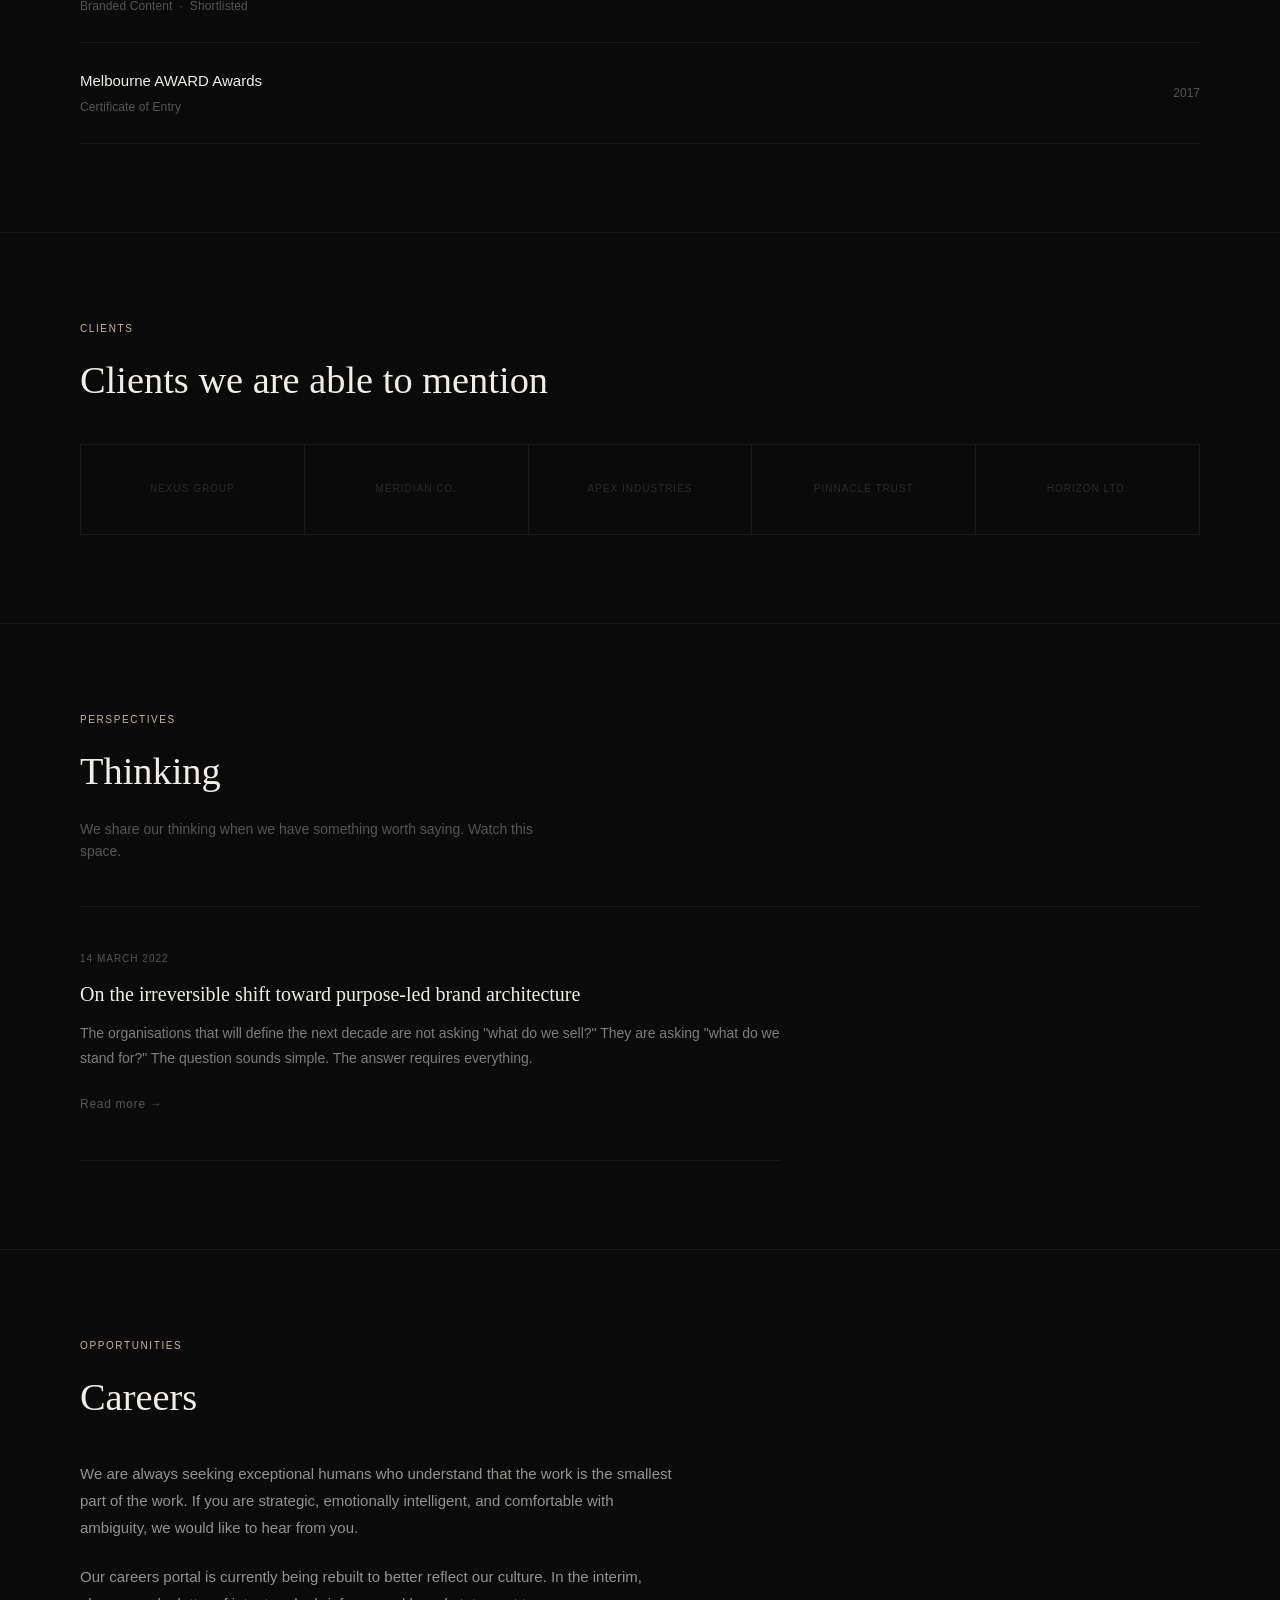
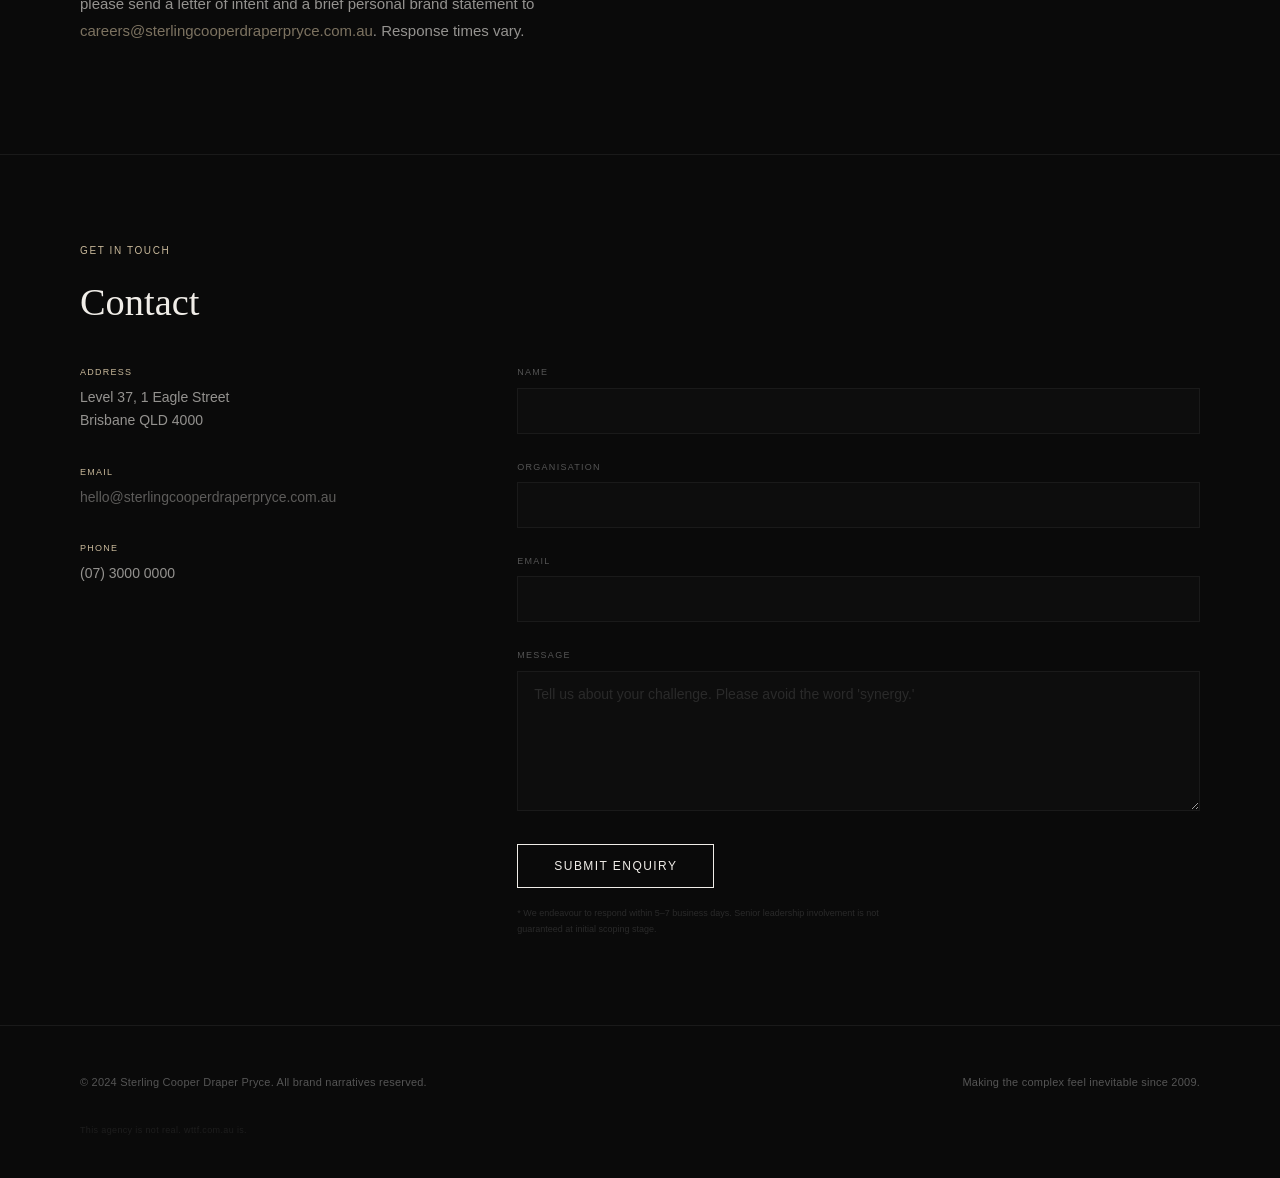
==== commit 7fc30a8a: "Apply feedback: team, awards, copy, floor, easter eggs - Replace Mad Men characters with fictional n" ====
--- a/index.html
+++ b/index.html
@@ -46,12 +46,12 @@
       <span class="stat-label">Markets activated</span>
     </div>
     <div class="stat">
-      <span class="stat-number"><a href="#awards">Awards</a></span>
-      <span class="stat-label">Recognition &amp; shortlists</span>
+      <span class="stat-number"><a href="#awards">Awards →</a></span>
+      <span class="stat-label">Recognition</span>
     </div>
     <div class="stat">
       <span class="stat-number">1</span>
-      <span class="stat-label">Office &nbsp;&middot;&nbsp; Level 24, 1 Eagle St, Brisbane</span>
+      <span class="stat-label">Office &nbsp;&middot;&nbsp; Level 37, 1 Eagle St, Brisbane</span>
     </div>
   </div>
 
@@ -60,7 +60,7 @@
     <div class="section-inner manifesto-inner">
       <p class="eyebrow">Our belief system</p>
       <div class="manifesto-text">
-        <p>We believe the most powerful stories are the ones brands don't yet know they're telling. In a world of accelerating distraction, we create the conditions for meaning to emerge — not through noise, but through <span class="gold">radical authenticity</span>. Not through disruption, but through <span class="gold">narrative architecture</span> that reflects a brand's truest <span class="gold">emotional ecosystem</span>. We don't make content. We don't run campaigns. We build the infrastructure through which brands become <span class="gold">inevitable</span>. That is our commitment. That has always been our commitment.</p>
+        <p>The conditions for meaning to emerge cannot be manufactured. They are built. In a world of accelerating distraction, the brands that endure are the ones that have done the patient, structural work — not of communication, but of <span class="gold">radical authenticity</span>. An <span class="gold">emotional ecosystem</span>. A commitment to being the same thing in every room. We don't make content. We don't run campaigns. We build the infrastructure through which brands become <span class="gold">inevitable</span>. That is our commitment. That has always been our commitment.</p>
       </div>
     </div>
   </section>
@@ -117,11 +117,12 @@
           <h3>Stakeholder Narrative Framework</h3>
           <div class="case-metric">2.4<span class="case-metric-unit">&times;</span></div>
           <p class="case-metric-label">Improvement in message recall across target cohort</p>
-          <p class="case-nda">Full case study available under NDA. We are proud of this one.</p>
+          <p class="case-nda">Full case study available under NDA.</p>
+          <p class="case-nda case-nda--proud">We are proud of this one.</p>
         </div>
         <div class="case-study">
           <span class="sector-tag">Financial Services</span>
-          <h3>Integrated Purpose Audit</h3>
+          <h3>The Purpose Infrastructure Programme</h3>
           <div class="case-metric">91<span class="case-metric-unit">%</span></div>
           <p class="case-metric-label">Executive alignment score post-workshop (pre: 43%)</p>
           <p class="case-nda">Imagery and campaign materials under client NDA. Results verified internally.</p>
@@ -137,40 +138,46 @@
       <h2>Our people</h2>
       <div class="team-grid">
         <div class="team-member">
-          <div class="avatar">RS</div>
-          <h3>Roger Sterling</h3>
+          <div class="avatar">OM</div>
+          <h3>Oliver Marsh</h3>
           <p class="team-title">Chief Purpose Officer</p>
-          <p class="team-bio">Roger co-founded Sterling Cooper in 2009 after a formative decade restructuring narrative ecosystems across the Asia-Pacific. He has strong opinions about kerning and stronger opinions about clients. His memoir is in progress.</p>
-        </div>
-        <div class="team-member">
-          <div class="avatar">DD</div>
-          <h3>Don Draper</h3>
+          <p class="team-bio">Oliver co-founded the agency in 2009 after a formative decade restructuring narrative ecosystems across the Asia-Pacific. He has strong opinions about kerning and stronger opinions about clients. His memoir is in progress.</p>
+        </div>
+        <div class="team-member">
+          <div class="avatar">JW</div>
+          <h3>James Whitmore</h3>
           <p class="team-title">Head of Craft &amp; Emotion</p>
-          <p class="team-bio">Don leads our creative function with a quiet intensity that has been described as "unnerving" and "exactly what we needed." He is not available for chemistry meetings but is available for the right conversation.</p>
-        </div>
-        <div class="team-member">
-          <div class="avatar">PC</div>
-          <h3>Pete Campbell</h3>
+          <p class="team-bio">James leads our creative function with a quiet intensity that has been described as "unnerving" and "exactly what we needed." He is not available for chemistry meetings but is available for the right conversation.</p>
+        </div>
+        <div class="team-member">
+          <div class="avatar">CR</div>
+          <h3>Cameron Reid</h3>
           <p class="team-title">Lead Storytelling Strategist</p>
-          <p class="team-bio">Pete brings a relentless determination to every brief that clients have described as "technically impressive." He specialises in identifying opportunities others have overlooked, often because others have correctly assessed them as not opportunities.</p>
-        </div>
-        <div class="team-member">
-          <div class="avatar">JH</div>
-          <h3>Joan Harris</h3>
+          <p class="team-bio">Cameron brings a relentless determination to every brief that clients have described as "technically impressive." He specialises in identifying opportunities others have overlooked, often because others have correctly assessed them as not opportunities.</p>
+        </div>
+        <div class="team-member">
+          <div class="avatar">VN</div>
+          <h3>Victoria Nash</h3>
           <p class="team-title">Director of Empathy Operations</p>
-          <p class="team-bio">Joan runs the agency. She will tell you she does not run the agency. But the agency runs because Joan runs it. Seventeen years of integrated operations experience. Certified EmpathyGrid™ practitioner (Level III).</p>
-        </div>
-        <div class="team-member">
-          <div class="avatar">PO</div>
-          <h3>Peggy Olson</h3>
+          <p class="team-bio">Victoria runs the agency. She will tell you she does not run the agency. But the agency runs because Victoria runs it. Seventeen years of integrated operations experience. Certified EmpathyGrid™ practitioner (Level III).</p>
+        </div>
+        <div class="team-member">
+          <div class="avatar">SB</div>
+          <h3>Sophie Brennan</h3>
           <p class="team-title">Senior Account Experience Lead</p>
-          <p class="team-bio">Peggy joined as an account coordinator in 2011 and has since redefined what account management means at SCDP. She is particularly skilled at translating what clients say they want into what they actually need, and then calmly explaining the difference.</p>
-        </div>
-        <div class="team-member">
-          <div class="avatar">MD</div>
-          <h3>Megan Draper</h3>
+          <p class="team-bio">Sophie joined as an account coordinator in 2011 and has since redefined what account management means at SCDP. She is particularly skilled at translating what clients say they want into what they actually need, and then calmly explaining the difference.</p>
+        </div>
+        <div class="team-member">
+          <div class="avatar">LP</div>
+          <h3>Lauren Park</h3>
           <p class="team-title">Head of Brand Futures (Maternity)</p>
-          <p class="team-bio">Megan is currently on an extended leave of presence. We miss her energy enormously. The Brand Futures practice continues in her absence, guided by the strategic frameworks she established and the very detailed handover notes she left.</p>
+          <p class="team-bio">Lauren is currently on an extended leave of presence. We miss her energy enormously. The Brand Futures practice continues in her absence, guided by the strategic frameworks she established and the very detailed handover notes she left.</p>
+        </div>
+        <div class="team-member">
+          <div class="avatar">DM</div>
+          <h3>Dominic Marchetti</h3>
+          <p class="team-title">Senior Account Director</p>
+          <p class="team-bio">&mdash;</p>
         </div>
       </div>
     </div>
@@ -184,35 +191,35 @@
       <div class="awards-list">
         <div class="award">
           <div class="award-left">
+            <span class="award-org">Effies Australia</span>
+            <span class="award-name">Purpose-Led Campaign &nbsp;&middot;&nbsp; Finalist</span>
+          </div>
+          <span class="award-year">2021</span>
+        </div>
+        <div class="award">
+          <div class="award-left">
+            <span class="award-org">Creative Circle</span>
+            <span class="award-name">Integrated Campaign &nbsp;&middot;&nbsp; Shortlisted</span>
+          </div>
+          <span class="award-year">2021</span>
+        </div>
+        <div class="award">
+          <div class="award-left">
             <span class="award-org">AWARD Awards</span>
             <span class="award-name">Brand Identity &nbsp;&middot;&nbsp; Shortlisted</span>
           </div>
-          <span class="award-year">2024</span>
+          <span class="award-year">2021</span>
         </div>
         <div class="award">
           <div class="award-left">
             <span class="award-org">Cannes Lions</span>
             <span class="award-name">Branded Content &nbsp;&middot;&nbsp; Shortlisted</span>
           </div>
-          <span class="award-year">2023</span>
-        </div>
-        <div class="award">
-          <div class="award-left">
-            <span class="award-org">Effies Australia</span>
-            <span class="award-name">Purpose-Led Campaign &nbsp;&middot;&nbsp; Finalist</span>
-          </div>
-          <span class="award-year">2022</span>
-        </div>
-        <div class="award">
-          <div class="award-left">
-            <span class="award-org">Creative Circle</span>
-            <span class="award-name">Integrated Campaign &nbsp;&middot;&nbsp; Shortlisted</span>
-          </div>
           <span class="award-year">2021</span>
         </div>
         <div class="award">
           <div class="award-left">
-            <span class="award-org">Melbourne Art Directors Club</span>
+            <span class="award-org">Melbourne AWARD Awards</span>
             <span class="award-name">Certificate of Entry</span>
           </div>
           <span class="award-year">2017</span>
@@ -247,7 +254,7 @@
           <span class="post-date">14 March 2022</span>
           <h3>On the irreversible shift toward purpose-led brand architecture</h3>
           <p class="post-excerpt">The organisations that will define the next decade are not asking "what do we sell?" They are asking "what do we stand for?" The question sounds simple. The answer requires everything.</p>
-          <a href="#" class="post-link">Read more →</a>
+          <a href="thinking/" class="post-link">Read more →</a>
         </div>
       </div>
     </div>
@@ -271,7 +278,7 @@
       <div class="contact-grid">
         <div class="contact-details">
           <p class="contact-label">Address</p>
-          <p class="contact-value">Level 24, 1 Eagle Street<br>Brisbane QLD 4000</p>
+          <p class="contact-value">Level 37, 1 Eagle Street<br>Brisbane QLD 4000</p>
           <p class="contact-label">Email</p>
           <p class="contact-value"><a href="mailto:hello@sterlingcooperdraperpryce.com.au">hello@sterlingcooperdraperpryce.com.au</a></p>
           <p class="contact-label">Phone</p>
@@ -307,7 +314,7 @@
   <!-- Footer -->
   <footer>
     <div class="footer-inner">
-      <p class="footer-left">&copy; 2026 Sterling Cooper Draper Pryce. All brand narratives reserved.</p>
+      <p class="footer-left">&copy; 2024 Sterling Cooper Draper Pryce. All brand narratives reserved.</p>
       <p class="footer-right">Making the complex feel inevitable since 2009.</p>
     </div>
     <div class="footer-reveal-wrap">
--- a/style.css
+++ b/style.css
@@ -357,6 +357,10 @@
   line-height: 1.6;
 }
 
+.case-nda--proud {
+  margin-top: 0.875rem;
+}
+
 /* =============================================
    TEAM
    ============================================= */
